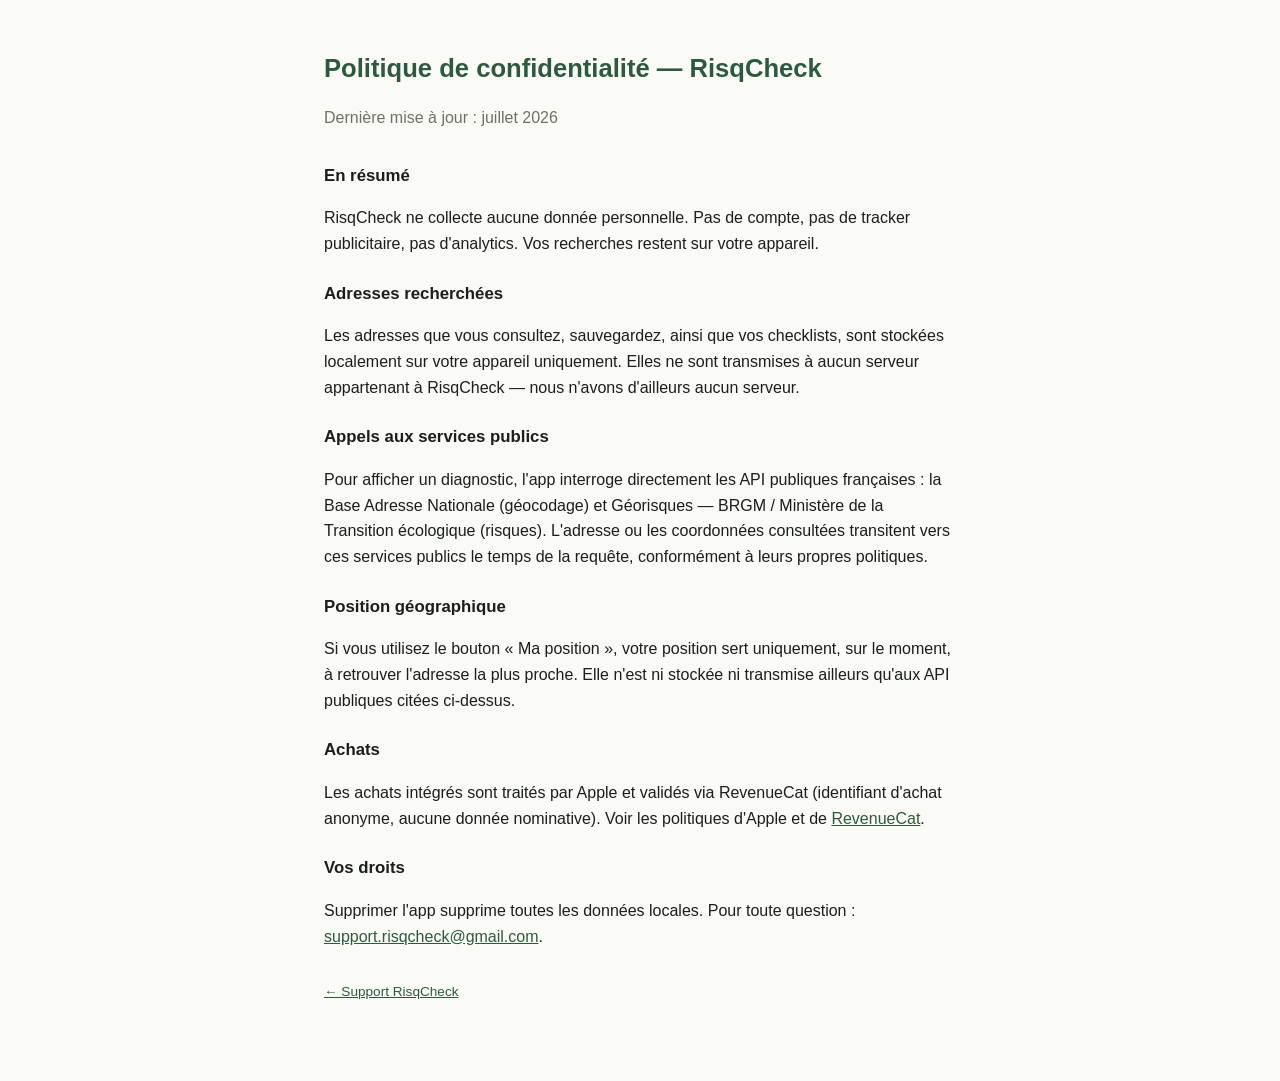
==== privacy.html @ de1859cc "Pages support et confidentialité" ====
<!DOCTYPE html>
<html lang="fr">
<head>
  <meta charset="utf-8" />
  <meta name="viewport" content="width=device-width, initial-scale=1" />
  <title>RisqCheck — Politique de confidentialité</title>
  <style>
    :root {
      --fond: #FAFAF7;
      --carte: #ffffff;
      --foret: #2D5A3D;
      --texte: #1A1F1A;
      --texte2: #6B7268;
    }
    * { box-sizing: border-box; }
    body {
      margin: 0;
      font-family: -apple-system, 'Segoe UI', 'Helvetica Neue', sans-serif;
      background: var(--fond);
      color: var(--texte);
      line-height: 1.6;
    }
    .conteneur { max-width: 680px; margin: 0 auto; padding: 48px 24px 64px; }
    h1 { color: var(--foret); font-size: 1.6rem; margin: 0 0 4px; }
    .date { color: var(--texte2); margin-bottom: 32px; }
    h2 { font-size: 1.05rem; margin: 24px 0 8px; }
    a { color: var(--foret); }
    .pied { color: var(--texte2); font-size: 0.85rem; margin-top: 32px; }
  </style>
</head>
<body>
  <div class="conteneur">
    <h1>Politique de confidentialité — RisqCheck</h1>
    <p class="date">Dernière mise à jour : juillet 2026</p>

    <h2>En résumé</h2>
    <p>
      RisqCheck ne collecte aucune donnée personnelle. Pas de compte, pas de tracker publicitaire,
      pas d'analytics. Vos recherches restent sur votre appareil.
    </p>

    <h2>Adresses recherchées</h2>
    <p>
      Les adresses que vous consultez, sauvegardez, ainsi que vos checklists, sont stockées
      localement sur votre appareil uniquement. Elles ne sont transmises à aucun serveur
      appartenant à RisqCheck — nous n'avons d'ailleurs aucun serveur.
    </p>

    <h2>Appels aux services publics</h2>
    <p>
      Pour afficher un diagnostic, l'app interroge directement les API publiques françaises :
      la Base Adresse Nationale (géocodage) et Géorisques — BRGM / Ministère de la Transition
      écologique (risques). L'adresse ou les coordonnées consultées transitent vers ces services
      publics le temps de la requête, conformément à leurs propres politiques.
    </p>

    <h2>Position géographique</h2>
    <p>
      Si vous utilisez le bouton « Ma position », votre position sert uniquement, sur le moment, à
      retrouver l'adresse la plus proche. Elle n'est ni stockée ni transmise ailleurs qu'aux API
      publiques citées ci-dessus.
    </p>

    <h2>Achats</h2>
    <p>
      Les achats intégrés sont traités par Apple et validés via RevenueCat (identifiant d'achat
      anonyme, aucune donnée nominative). Voir les politiques d'Apple et de
      <a href="https://www.revenuecat.com/privacy" rel="noopener">RevenueCat</a>.
    </p>

    <h2>Vos droits</h2>
    <p>
      Supprimer l'app supprime toutes les données locales. Pour toute question :
      <a href="mailto:support.risqcheck@gmail.com">support.risqcheck@gmail.com</a>.
    </p>

    <p class="pied"><a href="index.html">← Support RisqCheck</a></p>
  </div>
</body>
</html>
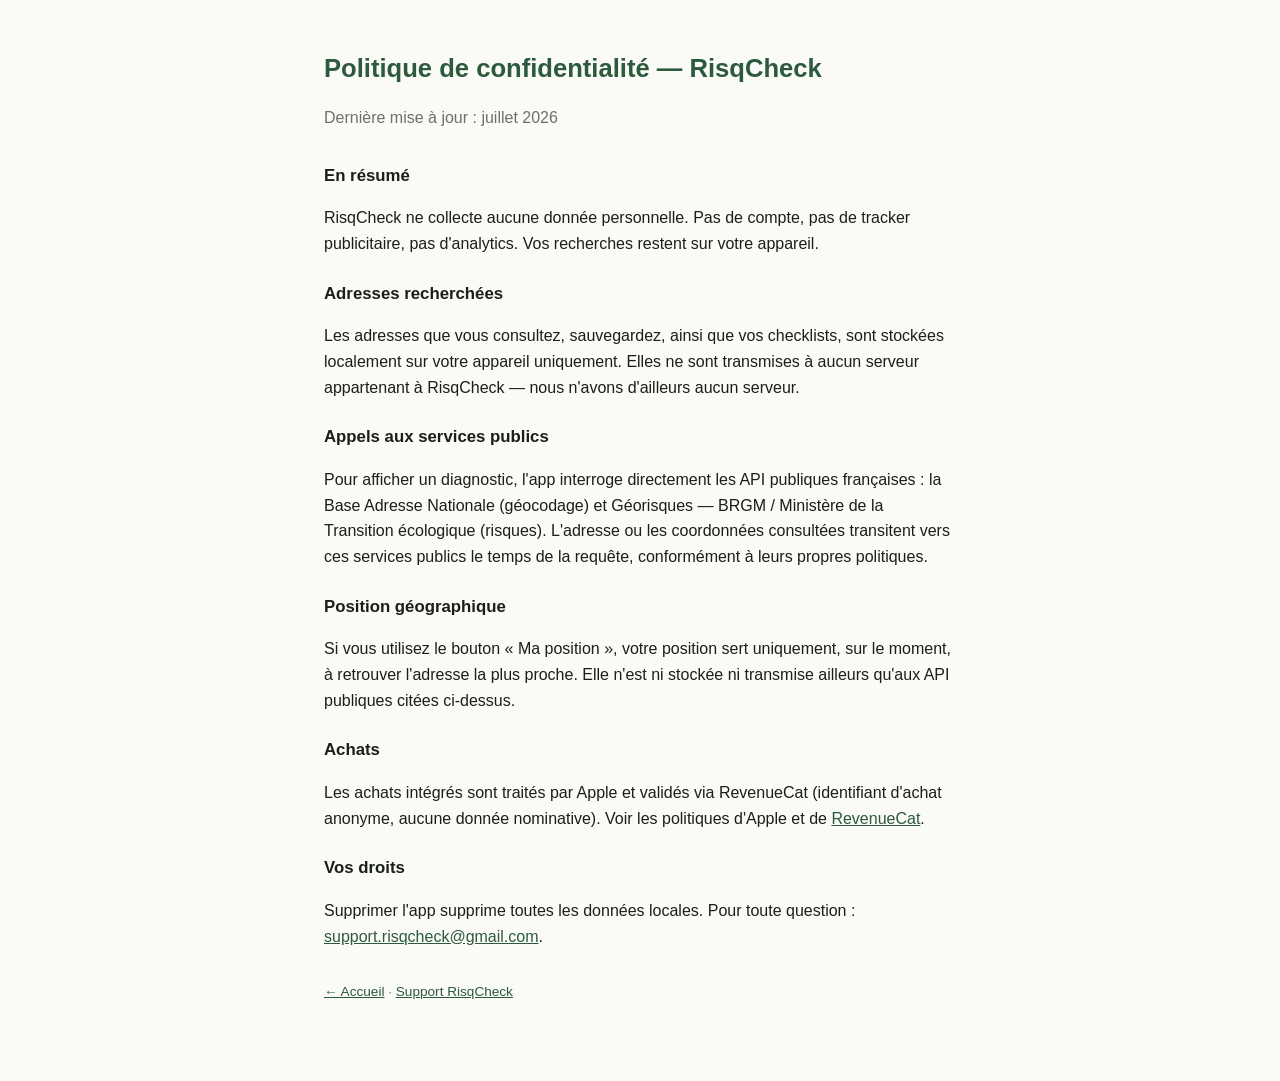
==== commit adb017a1: "feat: landing SEO + support déplacé vers support.html Landing sur index.html (héro, bénéfices, scree" ====
--- a/privacy.html
+++ b/privacy.html
@@ -74,7 +74,7 @@
       <a href="mailto:support.risqcheck@gmail.com">support.risqcheck@gmail.com</a>.
     </p>
 
-    <p class="pied"><a href="index.html">← Support RisqCheck</a></p>
+    <p class="pied"><a href="index.html">← Accueil</a> · <a href="support.html">Support RisqCheck</a></p>
   </div>
 </body>
 </html>
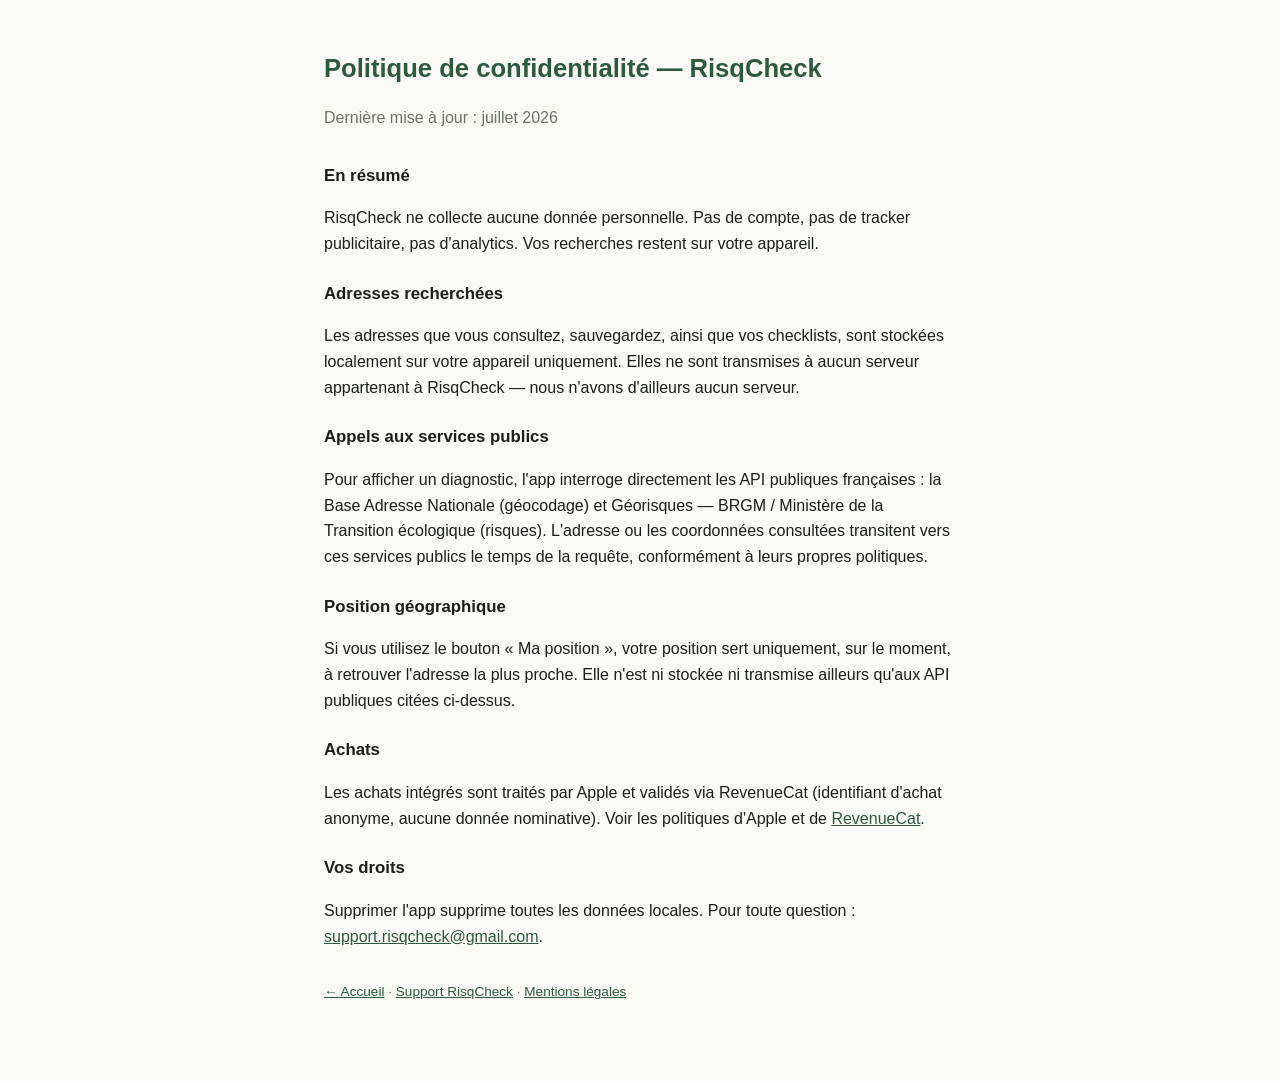
==== commit b3aa5ad5: "legal: mentions légales + liens footer Co-Authored-By: Claude Fable 5 <noreply@anthropic.com> Claude" ====
--- a/privacy.html
+++ b/privacy.html
@@ -74,7 +74,7 @@
       <a href="mailto:support.risqcheck@gmail.com">support.risqcheck@gmail.com</a>.
     </p>
 
-    <p class="pied"><a href="index.html">← Accueil</a> · <a href="support.html">Support RisqCheck</a></p>
+    <p class="pied"><a href="index.html">← Accueil</a> · <a href="support.html">Support RisqCheck</a> · <a href="mentions-legales.html">Mentions légales</a></p>
   </div>
 </body>
 </html>
